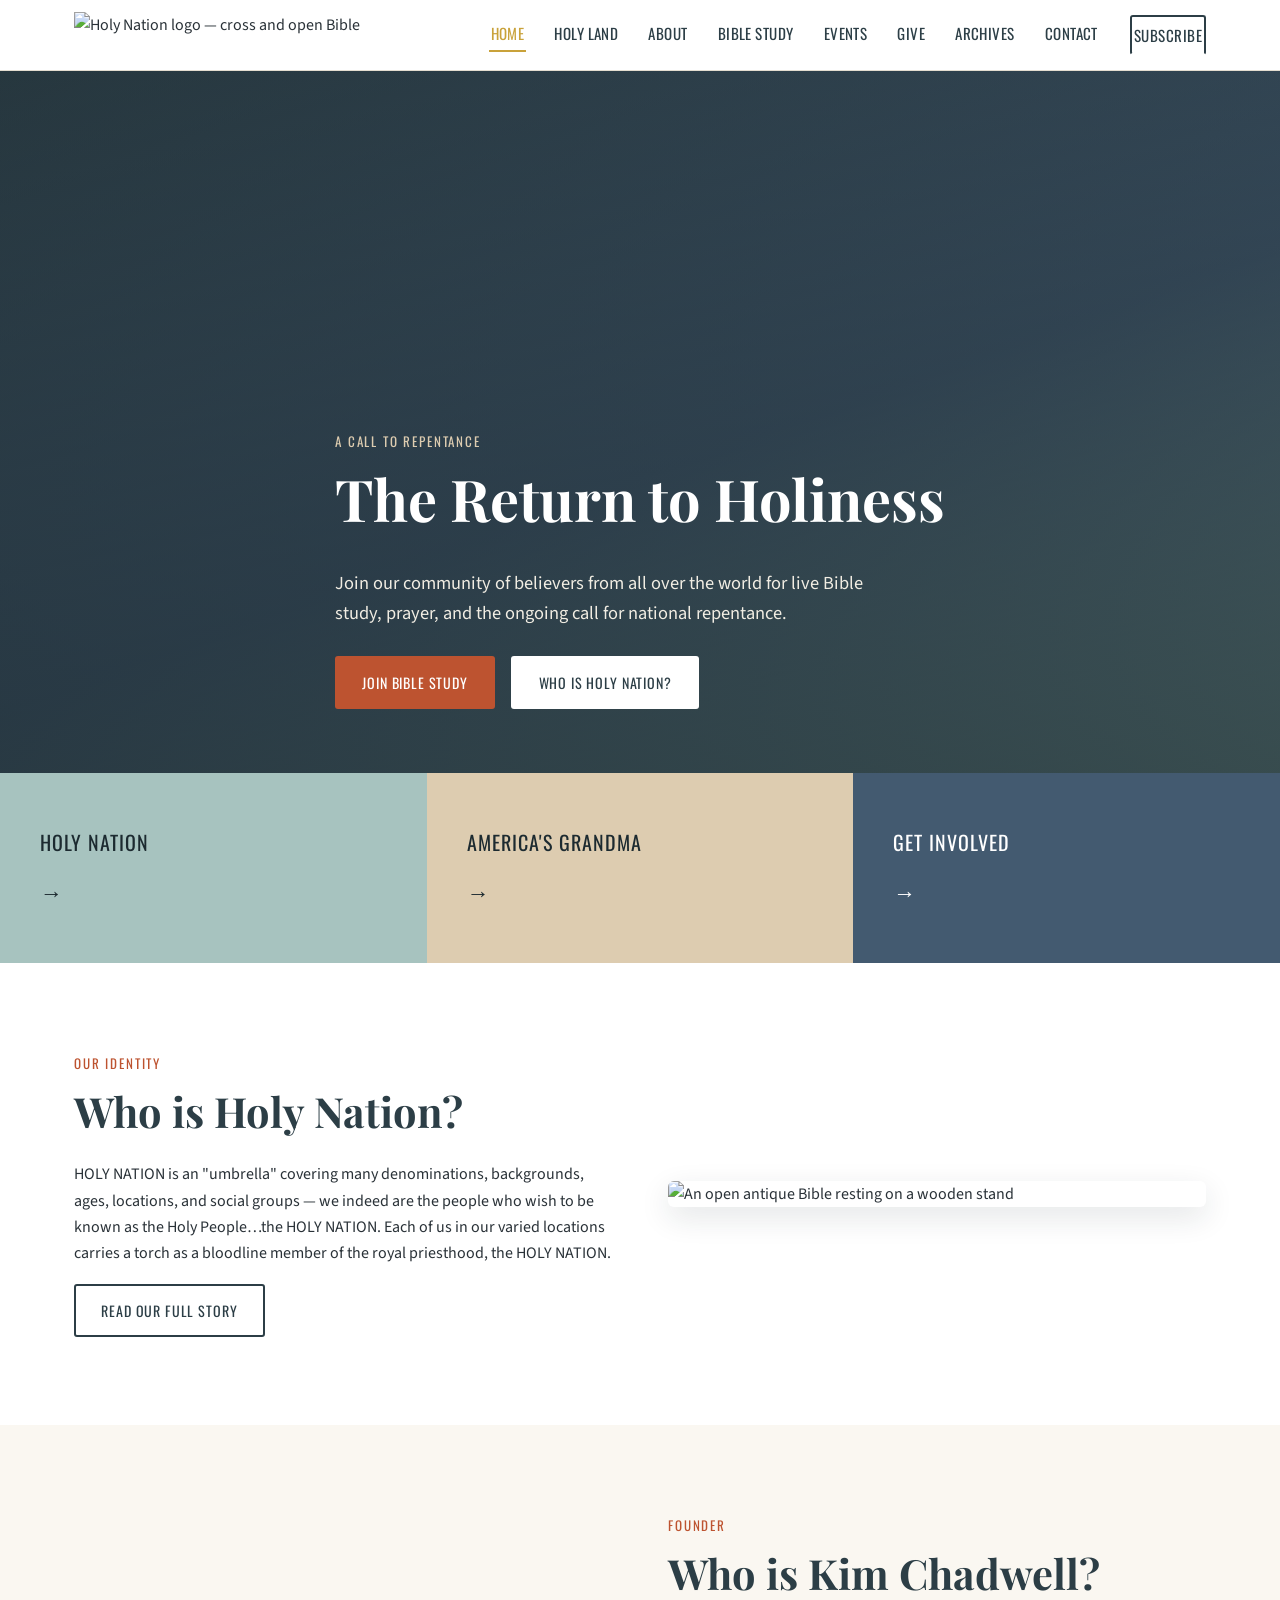
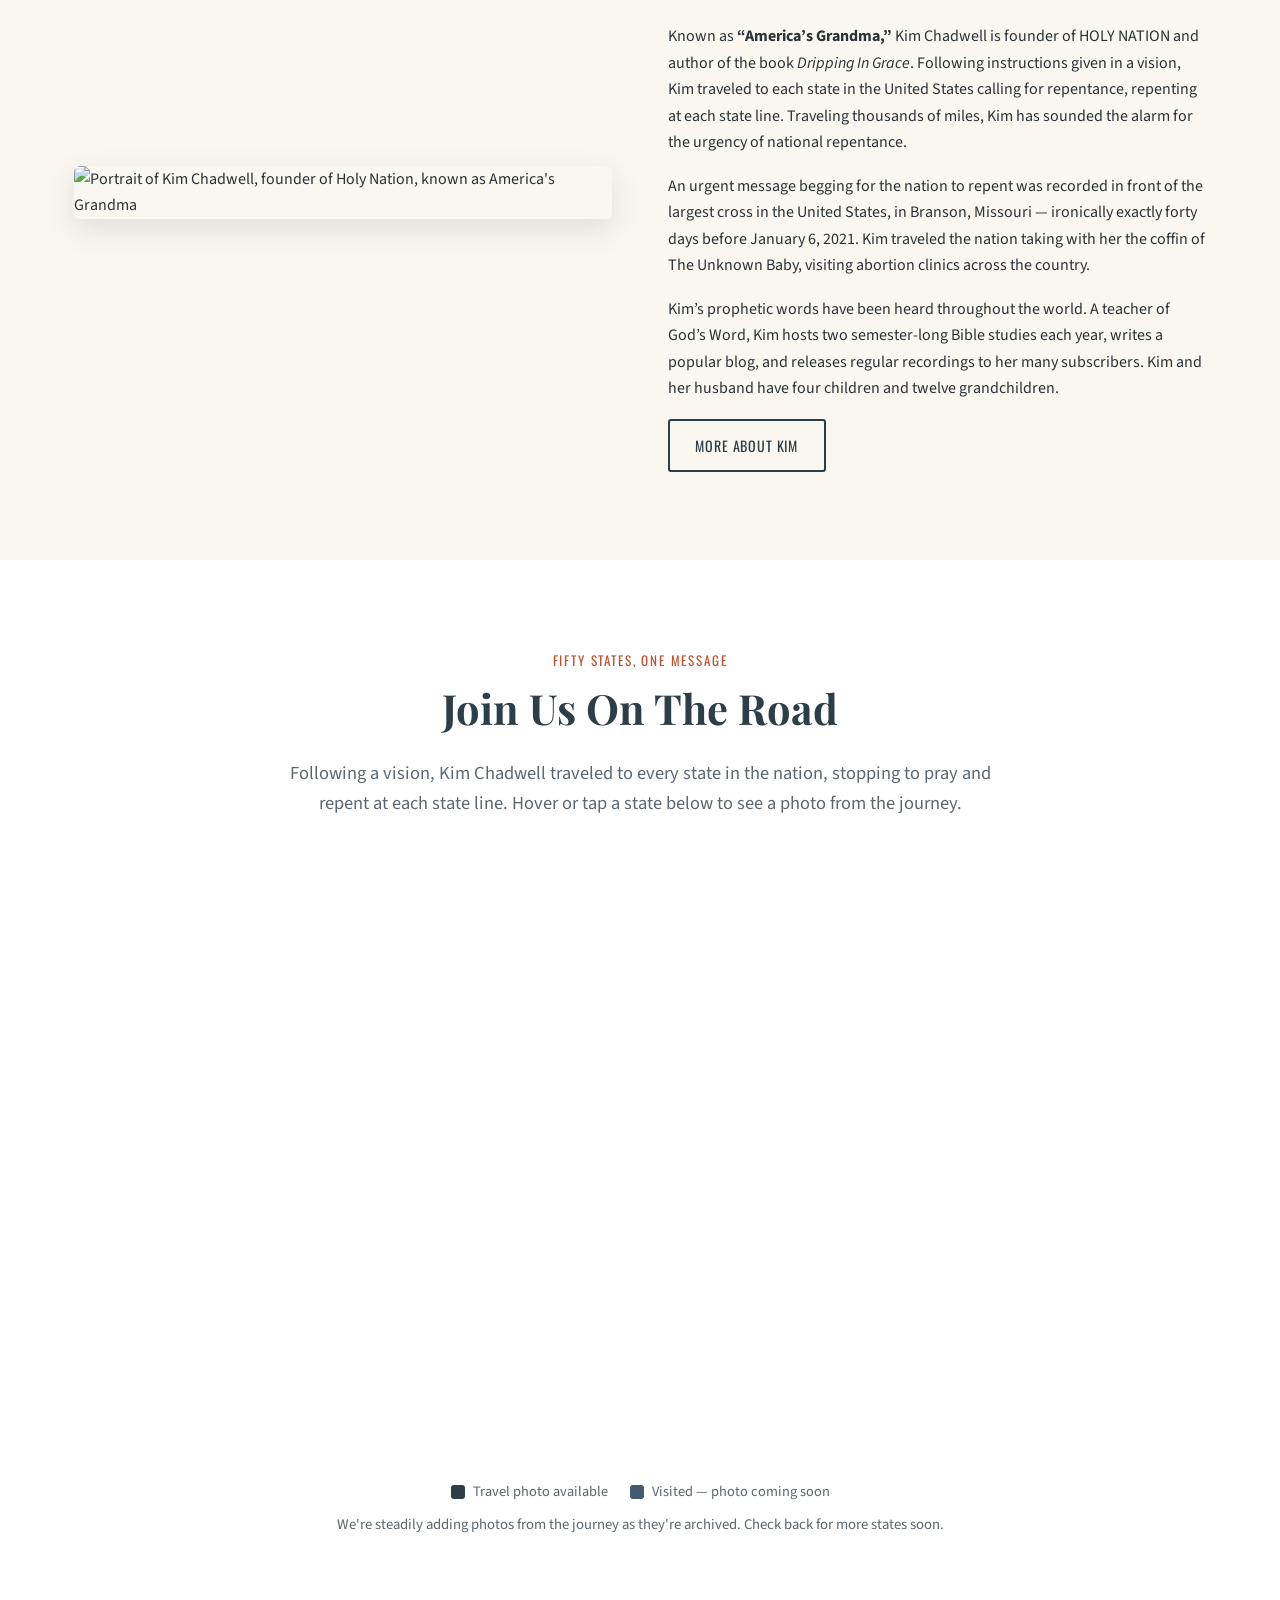
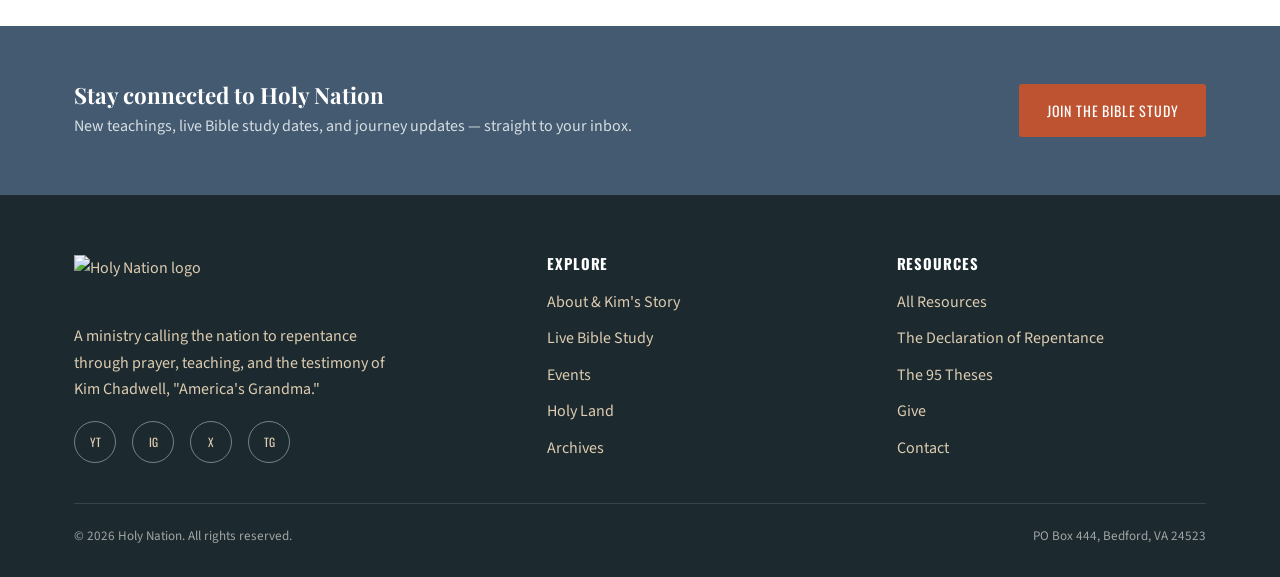
==== public/index.html @ d3e3bed7 "Initial commit: Set up Firebase hosting config and static pages for Holy Nation site" ====
<!DOCTYPE html>
<html lang="en">
<head>
<meta charset="UTF-8">
<meta name="viewport" content="width=device-width, initial-scale=1.0">
<title>Holy Nation | A Call to Repentance with Kim Chadwell, "America's Grandma"</title>
<meta name="description" content="Holy Nation is a ministry founded by Kim Chadwell, known as America's Grandma, calling the nation to repentance. Explore her fifty-state prayer journey, join live Bible study, and read the Declaration of Repentance.">
<link rel="canonical" href="https://www.holynation.world/">
<meta property="og:title" content="Holy Nation | A Call to Repentance">
<meta property="og:description" content="A ministry founded by Kim Chadwell, America's Grandma, calling the nation to repentance through prayer, teaching, and the Declaration of Repentance.">
<meta property="og:type" content="website">
<meta property="og:image" content="assets/images/site/kim-chadwell.jpg">
<link rel="icon" href="assets/images/site/logo.png">
<link rel="preconnect" href="https://fonts.googleapis.com">
<link rel="preconnect" href="https://fonts.gstatic.com" crossorigin>
<link href="https://fonts.googleapis.com/css2?family=Playfair+Display:wght@600;700&family=Oswald:wght@500;600&family=Source+Sans+3:wght@400;600&display=swap" rel="stylesheet">
<link rel="stylesheet" href="css/style.css">
</head>
<body>

<header class="site-header">
  <div class="container">
    <a class="brand" href="index.html">
      <img src="assets/images/site/logo.png" alt="Holy Nation logo — cross and open Bible">
    </a>
    <nav class="main-nav" aria-label="Primary">
      <ul>
        <li><a href="index.html" aria-current="page">Home</a></li>
        <li><a href="holy-land.html">Holy Land</a></li>
        <li><a href="about.html">About</a></li>
        <li><a href="bible-study.html">Bible Study</a></li>
        <li><a href="events.html">Events</a></li>
        <li><a href="give.html">Give</a></li>
        <li><a href="archives.html">Archives</a></li>
        <li><a href="contact.html">Contact</a></li>
      </ul>
      <a class="btn btn-outline" href="bible-study.html">Subscribe</a>
    </nav>
    <button class="nav-toggle" aria-label="Toggle menu" aria-expanded="false">
      <span></span><span></span><span></span>
    </button>
  </div>
</header>

<main>

  <!-- HERO -->
  <section class="hero" style="background:linear-gradient(160deg, var(--color-navy) 0%, var(--color-slate) 55%, var(--color-teal-deep) 100%);">
    <div class="container hero-inner">
      <p class="eyebrow">A Call to Repentance</p>
      <h1>The Return to Holiness</h1>
      <p class="lede" style="color:#f1ede3;max-width:560px;">Join our community of believers from all over the world for live Bible study, prayer, and the ongoing call for national repentance.</p>
      <div style="display:flex;gap:16px;margin-top:28px;flex-wrap:wrap;">
        <a class="btn btn-primary" href="bible-study.html">Join Bible Study</a>
        <a class="btn btn-light" href="about.html">Who Is Holy Nation?</a>
      </div>
    </div>
  </section>

  <!-- QUICKLINKS -->
  <section class="quicklinks">
    <a class="ql-1" href="about.html">Holy Nation <span class="arrow">&rarr;</span></a>
    <a class="ql-2" href="about.html#kim-chadwell">America's Grandma <span class="arrow">&rarr;</span></a>
    <a class="ql-3" href="bible-study.html">Get Involved <span class="arrow">&rarr;</span></a>
  </section>

  <!-- WHO IS HOLY NATION -->
  <section class="section section-white">
    <div class="container">
      <div class="two-col">
        <div>
          <p class="eyebrow">Our Identity</p>
          <h2>Who is Holy Nation?</h2>
          <p>HOLY NATION is an "umbrella" covering many denominations, backgrounds, ages, locations, and social groups &mdash; we indeed are the people who wish to be known as the Holy People&hellip;the HOLY NATION. Each of us in our varied locations carries a torch as a bloodline member of the royal priesthood, the HOLY NATION.</p>
          <a class="btn btn-outline" href="about.html">Read Our Full Story</a>
        </div>
        <img src="assets/images/site/vintage-bible.jpg" alt="An open antique Bible resting on a wooden stand" loading="lazy">
      </div>
    </div>
  </section>

  <!-- WHO IS KIM CHADWELL -->
  <section class="section section-cream">
    <div class="container">
      <div class="two-col">
        <img src="assets/images/site/kim-chadwell.jpg" alt="Portrait of Kim Chadwell, founder of Holy Nation, known as America's Grandma" loading="lazy">
        <div id="kim-chadwell">
          <p class="eyebrow">Founder</p>
          <h2>Who is Kim Chadwell?</h2>
          <p>Known as <strong>&ldquo;America&rsquo;s Grandma,&rdquo;</strong> Kim Chadwell is founder of HOLY NATION and author of the book <em>Dripping In Grace</em>. Following instructions given in a vision, Kim traveled to each state in the United States calling for repentance, repenting at each state line. Traveling thousands of miles, Kim has sounded the alarm for the urgency of national repentance.</p>
          <p>An urgent message begging for the nation to repent was recorded in front of the largest cross in the United States, in Branson, Missouri &mdash; ironically exactly forty days before January 6, 2021. Kim traveled the nation taking with her the coffin of The Unknown Baby, visiting abortion clinics across the country.</p>
          <p>Kim&rsquo;s prophetic words have been heard throughout the world. A teacher of God&rsquo;s Word, Kim hosts two semester-long Bible studies each year, writes a popular blog, and releases regular recordings to her many subscribers. Kim and her husband have four children and twelve grandchildren.</p>
          <a class="btn btn-outline" href="about.html">More About Kim</a>
        </div>
      </div>
    </div>
  </section>

  <!-- JOIN US ON THE ROAD / INTERACTIVE MAP -->
  <section class="section section-white">
    <div class="container">
      <div class="section-head">
        <p class="eyebrow">Fifty States, One Message</p>
        <h2>Join Us On The Road</h2>
        <p class="lede">Following a vision, Kim Chadwell traveled to every state in the nation, stopping to pray and repent at each state line. Hover or tap a state below to see a photo from the journey.</p>
      </div>

      <div class="map-wrap">
        <svg id="us-map" viewBox="-60 10 1020 600" role="img" aria-label="Interactive map of the United States. States with a recorded travel photo are shown in dark navy."></svg>
        <figure class="map-card" id="map-card">
          <img src="" alt="">
          <figcaption>
            <span class="map-card-title"></span>
            <small class="map-card-detail"></small>
          </figcaption>
        </figure>
      </div>

      <div class="map-legend">
        <span><i class="legend-photo"></i> Travel photo available</span>
        <span><i class="legend-none"></i> Visited &mdash; photo coming soon</span>
      </div>
      <p class="map-empty-note">We're steadily adding photos from the journey as they're archived. Check back for more states soon.</p>
    </div>
  </section>

  <!-- CTA STRIP -->
  <section class="section section-slate section-tight">
    <div class="container" style="display:flex;align-items:center;justify-content:space-between;gap:24px;flex-wrap:wrap;">
      <div>
        <h3 style="margin-bottom:0.2em;">Stay connected to Holy Nation</h3>
        <p style="color:#e7ecf0;opacity:0.9;">New teachings, live Bible study dates, and journey updates &mdash; straight to your inbox.</p>
      </div>
      <a class="btn btn-primary" href="bible-study.html">Join the Bible Study</a>
    </div>
  </section>

</main>

<footer class="site-footer">
  <div class="container">
    <div class="footer-grid">
      <div>
        <img src="assets/images/site/logo-transparent.png" alt="Holy Nation logo" style="height:52px;margin-bottom:16px;">
        <p style="max-width:320px;">A ministry calling the nation to repentance through prayer, teaching, and the testimony of Kim Chadwell, "America's Grandma."</p>
        <div class="social-row" style="margin-top:18px;">
          <a href="https://www.youtube.com/@HolyNationOfficialMain" aria-label="Holy Nation on YouTube" target="_blank" rel="noopener">YT</a>
          <a href="https://www.instagram.com/americas.grandma/" aria-label="Holy Nation on Instagram" target="_blank" rel="noopener">IG</a>
          <a href="http://x.com/AmericasGrandma" aria-label="Holy Nation on X" target="_blank" rel="noopener">X</a>
          <a href="https://t.me/+UNeBKM1w9My0zy2X" aria-label="Holy Nation on Telegram" target="_blank" rel="noopener">TG</a>
        </div>
      </div>
      <div>
        <h4>Explore</h4>
        <ul>
          <li><a href="about.html">About &amp; Kim's Story</a></li>
          <li><a href="bible-study.html">Live Bible Study</a></li>
          <li><a href="events.html">Events</a></li>
          <li><a href="holy-land.html">Holy Land</a></li>
          <li><a href="archives.html">Archives</a></li>
        </ul>
      </div>
      <div>
        <h4>Resources</h4>
        <ul>
          <li><a href="resources.html">All Resources</a></li>
          <li><a href="declaration-of-repentance.html">The Declaration of Repentance</a></li>
          <li><a href="ninety-five-theses.html">The 95 Theses</a></li>
          <li><a href="give.html">Give</a></li>
          <li><a href="contact.html">Contact</a></li>
        </ul>
      </div>
    </div>
    <div class="footer-bottom">
      <span>&copy; 2026 Holy Nation. All rights reserved.</span>
      <span>PO Box 444, Bedford, VA 24523</span>
    </div>
  </div>
</footer>

<script src="js/us-states-data.js"></script>
<script src="js/main.js"></script>
</body>
</html>
---- public/css/style.css ----
/* =========================================================
   HOLY NATION — shared stylesheet
   ========================================================= */

:root {
  --color-navy: #2c3e46;
  --color-navy-deep: #1c2a30;
  --color-slate: #435a70;
  --color-slate-deep: #33465a;
  --color-teal: #a7c3bf;
  --color-teal-deep: #7fa39d;
  --color-tan: #ddccb0;
  --color-tan-deep: #cbb693;
  --color-rust: #bd5330;
  --color-rust-deep: #9c4326;
  --color-gold: #c9a23a;
  --color-cream: #faf7f1;
  --color-white: #ffffff;
  --color-ink: #2a3238;
  --color-ink-soft: #5b6670;
  --color-border: #e4ddd0;

  --font-heading: "Playfair Display", "Georgia", serif;
  --font-display: "Oswald", "Arial Narrow", sans-serif;
  --font-body: "Source Sans 3", "Helvetica Neue", Arial, sans-serif;

  --max-width: 1180px;
  --radius: 6px;
  --shadow-card: 0 10px 30px rgba(28, 42, 48, 0.12);
  --shadow-soft: 0 4px 16px rgba(28, 42, 48, 0.08);
}

* {
  box-sizing: border-box;
}

html {
  scroll-behavior: smooth;
}

body {
  margin: 0;
  font-family: var(--font-body);
  color: var(--color-ink);
  background: var(--color-cream);
  line-height: 1.65;
  -webkit-font-smoothing: antialiased;
}

img {
  max-width: 100%;
  display: block;
}

a {
  color: inherit;
  text-decoration: none;
}

ul {
  margin: 0;
  padding: 0;
}

.container {
  max-width: var(--max-width);
  margin: 0 auto;
  padding: 0 24px;
}

.visually-hidden {
  position: absolute;
  width: 1px;
  height: 1px;
  overflow: hidden;
  clip: rect(0 0 0 0);
  white-space: nowrap;
}

h1, h2, h3, h4 {
  font-family: var(--font-heading);
  color: var(--color-navy);
  line-height: 1.2;
  margin: 0 0 0.6em;
  font-weight: 700;
}

h1 { font-size: clamp(2.4rem, 5vw, 3.6rem); }
h2 { font-size: clamp(1.9rem, 3.4vw, 2.6rem); }
h3 { font-size: 1.4rem; }

p { margin: 0 0 1.1em; }
p:last-child { margin-bottom: 0; }

.eyebrow {
  display: inline-block;
  font-family: var(--font-display);
  letter-spacing: 0.14em;
  text-transform: uppercase;
  font-size: 0.82rem;
  color: var(--color-rust);
  margin-bottom: 0.9em;
}

.lede {
  font-size: 1.15rem;
  color: var(--color-ink-soft);
}

/* ---------------- Buttons ---------------- */
.btn {
  display: inline-flex;
  align-items: center;
  gap: 0.5em;
  font-family: var(--font-display);
  letter-spacing: 0.06em;
  text-transform: uppercase;
  font-size: 0.88rem;
  padding: 0.9em 1.8em;
  border-radius: 3px;
  border: 2px solid transparent;
  cursor: pointer;
  transition: transform 0.15s ease, background 0.2s ease, color 0.2s ease, border-color 0.2s ease;
}

.btn-primary {
  background: var(--color-rust);
  color: var(--color-white);
}
.btn-primary:hover { background: var(--color-rust-deep); transform: translateY(-1px); }

.btn-outline {
  background: transparent;
  border-color: var(--color-navy);
  color: var(--color-navy);
}
.btn-outline:hover { background: var(--color-navy); color: var(--color-white); }

.btn-light {
  background: var(--color-white);
  color: var(--color-navy);
}
.btn-light:hover { background: var(--color-gold); color: var(--color-white); }

/* ---------------- Header / Nav ---------------- */
.site-header {
  position: sticky;
  top: 0;
  z-index: 100;
  background: var(--color-white);
  border-bottom: 1px solid var(--color-border);
}

.site-header .container {
  display: flex;
  align-items: center;
  justify-content: space-between;
  gap: 24px;
  padding-top: 12px;
  padding-bottom: 12px;
}

.brand {
  display: flex;
  align-items: center;
  gap: 10px;
}

.brand img {
  height: 46px;
  width: auto;
}

.main-nav {
  display: flex;
  align-items: center;
  gap: 30px;
}

.main-nav ul {
  display: flex;
  gap: 26px;
  list-style: none;
}

.main-nav a {
  font-family: var(--font-display);
  font-size: 0.94rem;
  letter-spacing: 0.03em;
  text-transform: uppercase;
  color: var(--color-navy);
  padding: 6px 2px;
  border-bottom: 2px solid transparent;
  transition: color 0.2s ease, border-color 0.2s ease;
}

.main-nav a:hover,
.main-nav a[aria-current="page"] {
  color: var(--color-gold);
  border-color: var(--color-gold);
}

.nav-toggle {
  display: none;
  background: none;
  border: none;
  cursor: pointer;
  padding: 8px;
}
.nav-toggle span {
  display: block;
  width: 26px;
  height: 2px;
  background: var(--color-navy);
  margin: 5px 0;
}

/* ---------------- Hero ---------------- */
.hero {
  position: relative;
  min-height: 78vh;
  display: flex;
  align-items: flex-end;
  color: var(--color-white);
  background-size: cover;
  background-position: center;
  overflow: hidden;
}

.hero::before {
  content: "";
  position: absolute;
  inset: 0;
  background: linear-gradient(180deg, rgba(28, 42, 48, 0.35) 0%, rgba(28, 42, 48, 0.72) 100%);
}

.hero-inner {
  position: relative;
  z-index: 1;
  padding-bottom: 64px;
  max-width: 780px;
}

.hero h1 {
  color: var(--color-white);
}

.hero .eyebrow { color: var(--color-tan); }

.hero-small {
  min-height: 46vh;
  align-items: center;
  text-align: left;
}

.hero-small .hero-inner { padding-bottom: 0; }

/* ---------------- Quick-link strip (home) ---------------- */
.quicklinks {
  display: grid;
  grid-template-columns: repeat(3, 1fr);
}

.quicklinks a {
  display: flex;
  flex-direction: column;
  justify-content: center;
  gap: 14px;
  padding: 46px 40px;
  min-height: 190px;
  font-family: var(--font-display);
  font-size: 1.25rem;
  letter-spacing: 0.05em;
  text-transform: uppercase;
  transition: filter 0.2s ease;
}
.quicklinks a:hover { filter: brightness(0.94); }
.quicklinks a span.arrow { font-size: 1.4rem; }

.quicklinks .ql-1 { background: var(--color-teal); color: var(--color-navy-deep); }
.quicklinks .ql-2 { background: var(--color-tan); color: var(--color-navy-deep); }
.quicklinks .ql-3 { background: var(--color-slate); color: var(--color-white); }

/* ---------------- Sections ---------------- */
.section {
  padding: 88px 0;
}
.section-tight { padding: 56px 0; }
.section-cream { background: var(--color-cream); }
.section-white { background: var(--color-white); }
.section-navy { background: var(--color-navy); color: var(--color-white); }
.section-navy h2, .section-navy h3 { color: var(--color-white); }
.section-tan { background: var(--color-tan); }
.section-slate { background: var(--color-slate); color: var(--color-white); }
.section-slate h2, .section-slate h3 { color: var(--color-white); }

.section-head {
  text-align: center;
  max-width: 720px;
  margin: 0 auto 48px;
}

.two-col {
  display: grid;
  grid-template-columns: 1fr 1fr;
  gap: 56px;
  align-items: center;
}

.two-col img,
.two-col .media {
  border-radius: var(--radius);
  box-shadow: var(--shadow-card);
}

.stack { display: flex; flex-direction: column; gap: 1.1em; }

/* ---------------- Cards ---------------- */
.card-grid {
  display: grid;
  grid-template-columns: repeat(auto-fit, minmax(230px, 1fr));
  gap: 28px;
}

.card {
  background: var(--color-white);
  border: 1px solid var(--color-border);
  border-radius: var(--radius);
  padding: 30px;
  box-shadow: var(--shadow-soft);
}

.card h3 { margin-bottom: 0.5em; }

/* ---------------- US Map ---------------- */
.map-wrap {
  position: relative;
  max-width: 980px;
  margin: 0 auto;
}

#us-map {
  width: 100%;
  height: auto;
  overflow: visible;
}

#us-map path.state {
  fill: var(--color-slate);
  stroke: var(--color-cream);
  stroke-width: 1.4;
  transition: fill 0.15s ease;
  cursor: pointer;
}

#us-map path.state:hover,
#us-map path.state.is-active {
  fill: var(--color-rust);
}

#us-map path.state.has-photo {
  fill: var(--color-navy);
}
#us-map path.state.has-photo:hover,
#us-map path.state.has-photo.is-active {
  fill: var(--color-gold);
}

.map-card {
  position: absolute;
  width: 210px;
  background: var(--color-white);
  border-radius: var(--radius);
  box-shadow: var(--shadow-card);
  overflow: hidden;
  pointer-events: none;
  opacity: 0;
  transform: translateY(6px);
  transition: opacity 0.15s ease, transform 0.15s ease;
  z-index: 20;
}

.map-card.is-visible {
  opacity: 1;
  transform: translateY(0);
}

.map-card img {
  width: 100%;
  height: 150px;
  object-fit: cover;
}

.map-card figcaption {
  padding: 10px 12px 12px;
  font-family: var(--font-display);
  text-transform: uppercase;
  letter-spacing: 0.04em;
  font-size: 0.86rem;
  color: var(--color-navy);
  background: var(--color-white);
}

.map-card figcaption small {
  display: block;
  font-family: var(--font-body);
  text-transform: none;
  letter-spacing: normal;
  color: var(--color-ink-soft);
  font-size: 0.76rem;
  margin-top: 3px;
}

.map-legend {
  display: flex;
  flex-wrap: wrap;
  justify-content: center;
  gap: 22px;
  margin-top: 28px;
  font-size: 0.9rem;
  color: var(--color-ink-soft);
}
.map-legend span {
  display: inline-flex;
  align-items: center;
  gap: 8px;
}
.map-legend i {
  width: 14px;
  height: 14px;
  border-radius: 3px;
  display: inline-block;
}
.legend-photo { background: var(--color-navy); }
.legend-none { background: var(--color-slate); }

.map-empty-note {
  text-align: center;
  color: var(--color-ink-soft);
  font-size: 0.92rem;
  margin-top: 10px;
}

/* ---------------- Timeline / story blocks ---------------- */
.story-block {
  display: grid;
  grid-template-columns: 120px 1fr;
  gap: 24px;
  padding: 26px 0;
  border-top: 1px solid var(--color-border);
}
.story-block:first-child { border-top: none; }
.story-year {
  font-family: var(--font-display);
  font-size: 1.6rem;
  color: var(--color-rust);
}

/* ---------------- Forms ---------------- */
.form-card {
  background: var(--color-white);
  border-radius: var(--radius);
  padding: 36px;
  box-shadow: var(--shadow-card);
}

.form-row {
  display: grid;
  grid-template-columns: 1fr 1fr;
  gap: 16px;
}

.field {
  margin-bottom: 18px;
}

.field label {
  display: block;
  font-family: var(--font-display);
  font-size: 0.8rem;
  text-transform: uppercase;
  letter-spacing: 0.05em;
  margin-bottom: 6px;
  color: var(--color-navy);
}

.field input,
.field select,
.field textarea {
  width: 100%;
  padding: 12px 14px;
  border: 1px solid var(--color-border);
  border-radius: 4px;
  font-family: var(--font-body);
  font-size: 1rem;
  background: var(--color-cream);
}

.field textarea { min-height: 130px; resize: vertical; }

.checkbox-field {
  display: flex;
  align-items: center;
  gap: 10px;
}
.checkbox-field input { width: auto; }

.form-note {
  font-size: 0.85rem;
  color: var(--color-ink-soft);
  margin-top: 14px;
}

/* ---------------- Give options ---------------- */
.give-grid {
  display: grid;
  grid-template-columns: repeat(auto-fit, minmax(190px, 1fr));
  gap: 22px;
}
.give-option {
  background: var(--color-white);
  border-radius: var(--radius);
  padding: 26px 20px;
  text-align: center;
  box-shadow: var(--shadow-soft);
  border: 1px solid var(--color-border);
}
.give-option .give-name {
  font-family: var(--font-display);
  text-transform: uppercase;
  letter-spacing: 0.05em;
  margin-bottom: 10px;
  color: var(--color-navy);
}
.give-option .give-handle {
  font-size: 0.88rem;
  color: var(--color-ink-soft);
  margin-top: 8px;
}

/* ---------------- Social row ---------------- */
.social-row {
  display: flex;
  gap: 16px;
}
.social-row a {
  width: 42px;
  height: 42px;
  border-radius: 50%;
  border: 1px solid rgba(255,255,255,0.4);
  display: flex;
  align-items: center;
  justify-content: center;
  font-family: var(--font-display);
  font-size: 0.72rem;
  text-transform: uppercase;
  transition: background 0.2s ease, border-color 0.2s ease;
}
.social-row a:hover { background: var(--color-gold); border-color: var(--color-gold); }

/* ---------------- Footer ---------------- */
.site-footer {
  background: var(--color-navy-deep);
  color: var(--color-tan);
  padding: 60px 0 30px;
}
.footer-grid {
  display: grid;
  grid-template-columns: 1.4fr 1fr 1fr;
  gap: 40px;
  margin-bottom: 40px;
}
.footer-grid h4 {
  color: var(--color-white);
  font-family: var(--font-display);
  text-transform: uppercase;
  font-size: 0.92rem;
  letter-spacing: 0.06em;
  margin-bottom: 16px;
}
.footer-grid ul { list-style: none; display: flex; flex-direction: column; gap: 10px; }
.footer-grid a:hover { color: var(--color-gold); }
.footer-bottom {
  border-top: 1px solid rgba(255,255,255,0.12);
  padding-top: 22px;
  display: flex;
  justify-content: space-between;
  flex-wrap: wrap;
  gap: 12px;
  font-size: 0.82rem;
  color: rgba(250,247,241,0.6);
}

/* ---------------- Utility page (coming soon) ---------------- */
.coming-soon {
  text-align: center;
  padding: 120px 0;
}
.coming-soon h1 { margin-bottom: 0.3em; }

/* ---------------- Responsive ---------------- */
@media (max-width: 900px) {
  .two-col { grid-template-columns: 1fr; }
  .quicklinks { grid-template-columns: 1fr; }
  .footer-grid { grid-template-columns: 1fr; }
  .form-row { grid-template-columns: 1fr; }
}

@media (max-width: 780px) {
  .main-nav { position: fixed; inset: 68px 0 0 0; background: var(--color-white); flex-direction: column; padding: 24px; align-items: flex-start; transform: translateX(100%); transition: transform 0.25s ease; overflow-y: auto; }
  .main-nav.is-open { transform: translateX(0); }
  .main-nav ul { flex-direction: column; gap: 4px; width: 100%; }
  .main-nav ul a { display: block; padding: 14px 4px; border-bottom: 1px solid var(--color-border); width: 100%; }
  .main-nav .btn { margin-top: 18px; }
  .nav-toggle { display: block; }
  .hero { min-height: 64vh; }
  .map-card { width: 160px; }
  .map-card img { height: 110px; }
}
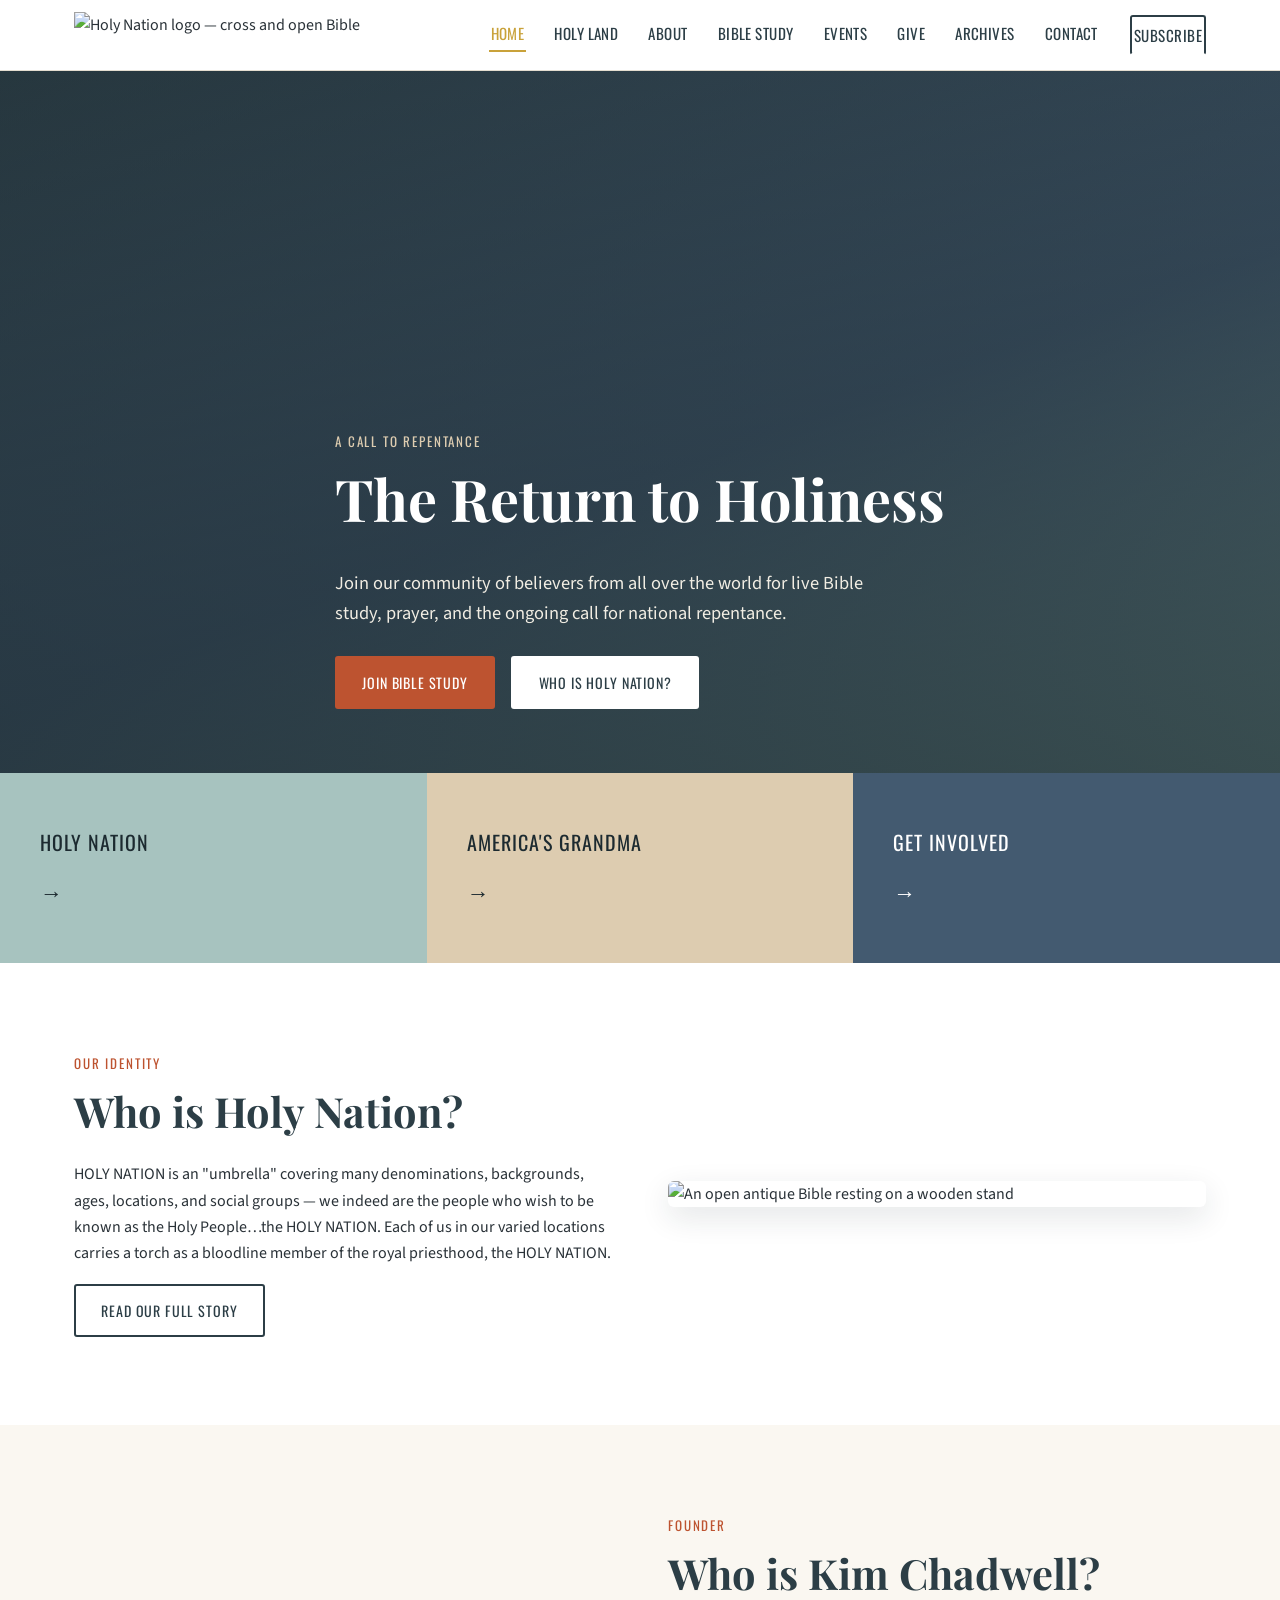
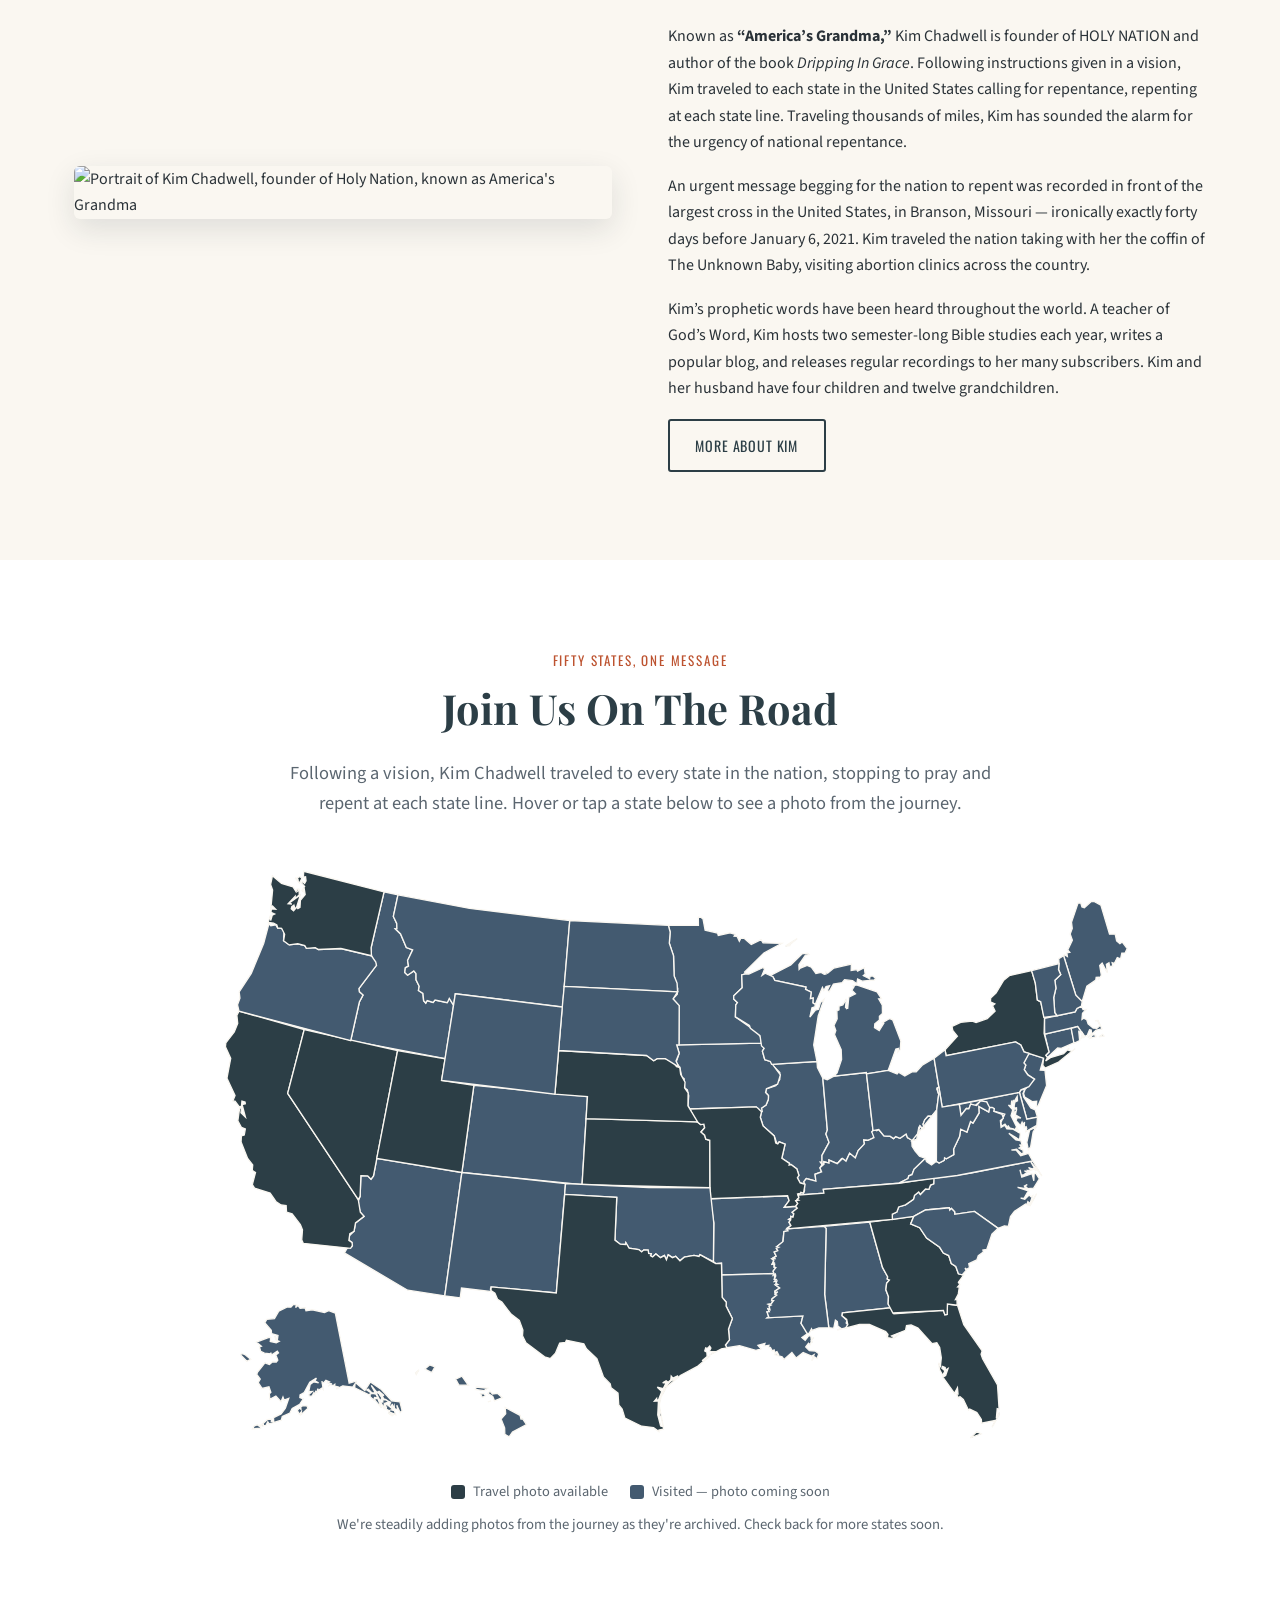
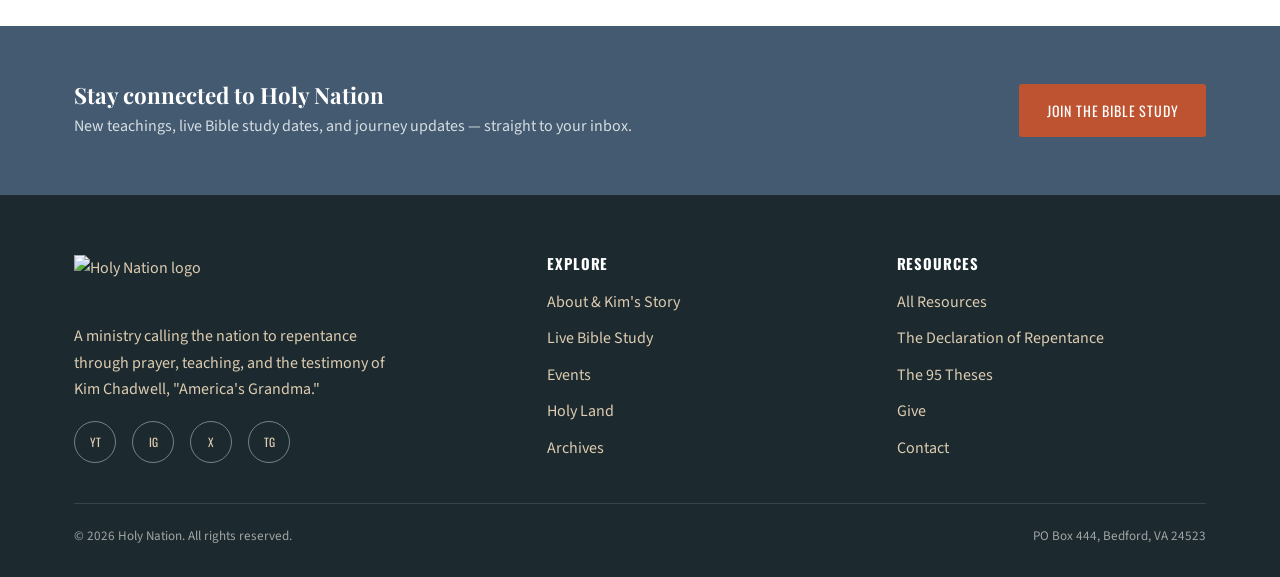
==== commit 0e19343c: "Add US map data, popup close button, and asset updates" ====
--- a/public/index.html
+++ b/public/index.html
@@ -108,6 +108,7 @@
       <div class="map-wrap">
         <svg id="us-map" viewBox="-60 10 1020 600" role="img" aria-label="Interactive map of the United States. States with a recorded travel photo are shown in dark navy."></svg>
         <figure class="map-card" id="map-card">
+          <button type="button" class="map-card-close" aria-label="Close photo">&times;</button>
           <img src="" alt="">
           <figcaption>
             <span class="map-card-title"></span>
--- a/public/css/style.css
+++ b/public/css/style.css
@@ -383,12 +383,37 @@
 .map-card.is-visible {
   opacity: 1;
   transform: translateY(0);
+  pointer-events: auto;
 }
 
 .map-card img {
   width: 100%;
   height: 150px;
   object-fit: cover;
+}
+
+.map-card-close {
+  position: absolute;
+  top: 6px;
+  right: 6px;
+  width: 26px;
+  height: 26px;
+  border-radius: 50%;
+  border: none;
+  background: rgba(0, 0, 0, 0.55);
+  color: #fff;
+  font-size: 18px;
+  line-height: 1;
+  cursor: pointer;
+  display: flex;
+  align-items: center;
+  justify-content: center;
+  z-index: 2;
+  pointer-events: auto;
+}
+.map-card-close:hover,
+.map-card-close:focus-visible {
+  background: var(--color-rust);
 }
 
 .map-card figcaption {
